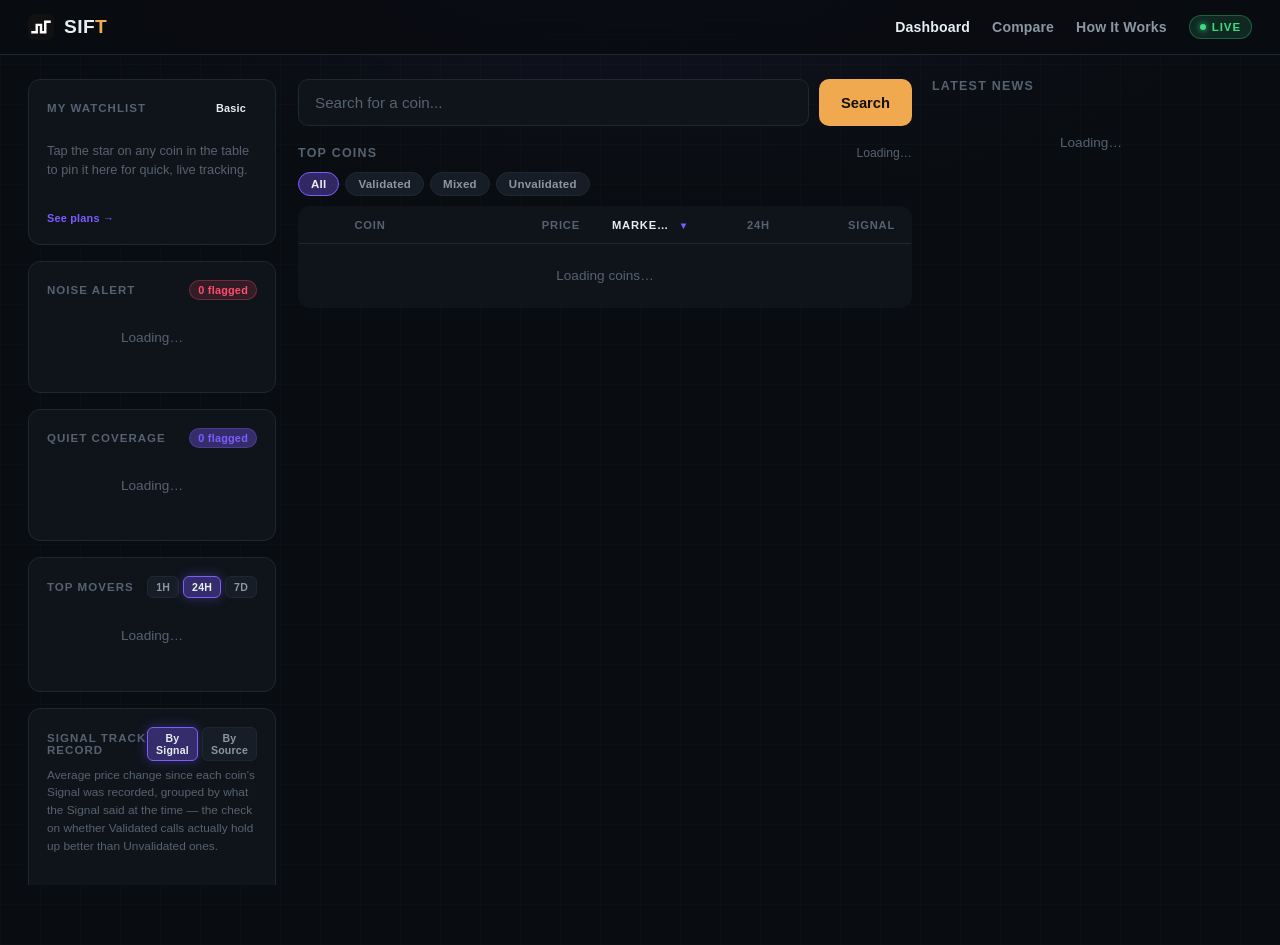
==== static/index.html @ f6a9f08b "Fix logo centering and clipping" ====
<!DOCTYPE html>
<html lang="en">
<head>
<meta charset="UTF-8">
<meta name="viewport" content="width=device-width, initial-scale=1.0">
<title>Sift — Crypto Signal, Not Noise</title>
<link rel="stylesheet" href="/static/style.css">
<link rel="icon" type="image/svg+xml" href="/static/favicon.svg">
</head>
<body>

  <nav>
    <a class="logo" href="/" aria-label="Sift home">
      <svg class="logo-mark" viewBox="0 0 64 64" fill="none" xmlns="http://www.w3.org/2000/svg">
        <rect width="64" height="64" rx="14" fill="#111111"/>
        <polyline points="11,44.75 21.5,44.75 21.5,26.75 32,26.75 32,44.75 42.5,44.75 42.5,19.25 53,19.25" fill="none" stroke="#ffffff" stroke-width="6" stroke-linecap="square" stroke-linejoin="miter"/>
      </svg>
      <span class="logo-word">SIF<span>T</span></span>
    </a>
    <div class="nav-right">
      <a class="nav-link" href="/">Dashboard</a>
      <a class="nav-link" href="/compare">Compare</a>
      <a class="nav-link" href="/how-it-works">How It Works</a>
      <div class="live-pill"><span class="live-dot"></span>LIVE</div>
    </div>
  </nav>

  <div class="layout" id="dashboardView">

    <!-- LEFT: watchlist, market stats, noise alert, top movers -->
    <aside class="left-col">
      <div class="card">
        <div class="card-header-row">
          <p class="card-title">My Watchlist</p>
          <span class="watch-count" id="watchCount">Basic</span>
        </div>
        <div id="signalAlertsList"></div>
        <div id="watchlistList">
          <p class="watchlist-empty">Tap the star on any coin in the table to pin it here for quick, live tracking.</p>
        </div>
        <button class="watch-upgrade-link" id="watchUpgradeLink">See plans &rarr;</button>
      </div>

      <div class="card">
        <div class="card-header-row">
          <p class="card-title">Noise Alert</p>
          <span class="noise-count" id="noiseCount">0 flagged</span>
        </div>
        <div id="noiseList">
          <p class="loading-row">Loading&hellip;</p>
        </div>
      </div>

      <div class="card">
        <div class="card-header-row">
          <p class="card-title">Quiet Coverage</p>
          <span class="quiet-count" id="quietCount">0 flagged</span>
        </div>
        <div id="quietList">
          <p class="loading-row">Loading&hellip;</p>
        </div>
      </div>

      <div class="card">
        <div class="card-header-row">
          <p class="card-title">Top Movers</p>
          <div class="tf-tabs">
            <div class="tf-tab" data-tf="1h">1H</div>
            <div class="tf-tab active" data-tf="24h">24H</div>
            <div class="tf-tab" data-tf="7d">7D</div>
          </div>
        </div>
        <div class="mover-list" id="moverList">
          <p class="loading-row">Loading&hellip;</p>
        </div>
      </div>

      <div class="card">
        <div class="card-header-row">
          <p class="card-title">Signal Track Record</p>
          <div class="tf-tabs" id="trackRecordTabs">
            <div class="tf-tab active" data-view="signal">By Signal</div>
            <div class="tf-tab" data-view="source">By Source</div>
          </div>
        </div>
        <p class="track-record-sub" id="trackRecordSub">Average price change since each coin's Signal was recorded, grouped by what the Signal said at the time &mdash; the check on whether Validated calls actually hold up better than Unvalidated ones.</p>
        <div id="trackRecordBody">
          <p class="loading-row">Loading&hellip;</p>
        </div>
        <div id="sourceReliabilityBody" style="display:none">
          <p class="loading-row">Loading&hellip;</p>
        </div>
      </div>
    </aside>

    <!-- CENTER: search + table -->
    <main class="center-col">
      <div class="search-wrap">
        <div class="search-row">
          <input class="search-input" type="text" id="searchInput" placeholder="Search for a coin..." autocomplete="off">
          <button class="search-btn" id="searchBtn">Search</button>
        </div>
        <div class="suggestions" id="suggestions" style="display:none"></div>
      </div>

      <div>
        <div class="panel-header">
          <span class="panel-title">Top Coins</span>
          <span class="panel-sub" id="lastUpdated">Loading&hellip;</span>
        </div>
        <div class="table-filters" id="tableFilters">
          <div class="sf-tab active" data-filter="all">All</div>
          <div class="sf-tab" data-filter="validated">Validated</div>
          <div class="sf-tab" data-filter="mixed">Mixed</div>
          <div class="sf-tab" data-filter="unvalidated">Unvalidated</div>
        </div>
        <table>
          <thead>
            <tr>
              <th class="watch-th"></th>
              <th class="sortable" data-sort="name">Coin<span class="sort-arrow"></span></th>
              <th class="sortable" data-sort="price">Price<span class="sort-arrow"></span></th>
              <th class="sortable" data-sort="market_cap">Market Cap<span class="sort-arrow"></span></th>
              <th class="sortable" data-sort="change24h">24h<span class="sort-arrow"></span></th>
              <th class="sortable" data-sort="signal">Signal<span class="sort-arrow"></span></th>
            </tr>
          </thead>
          <tbody id="coinTableBody">
            <tr class="table-loading"><td colspan="6">Loading coins&hellip;</td></tr>
          </tbody>
        </table>
      </div>
    </main>

    <!-- RIGHT: news -->
    <aside class="right-col">
      <div class="panel-header">
        <span class="panel-title">Latest News</span>
      </div>
      <div class="news-list" id="newsList">
        <p class="loading-row">Loading&hellip;</p>
      </div>
    </aside>

  </div>

  <!-- Per-coin Signal breakdown page (shown instead of the dashboard when the
       URL is /coin/<id> — see renderRoute() in script.js) -->
  <div class="detail-view" id="coinDetailView" style="display:none">
    <a href="/" class="detail-back">&larr; Back to dashboard</a>

    <div class="card detail-header">
      <div class="detail-header-left">
        <div id="detailCoinDot"></div>
        <div>
          <div class="detail-name-row">
            <span class="detail-name" id="detailName">&mdash;</span>
            <span class="detail-sym" id="detailSym"></span>
          </div>
          <div class="detail-price mono" id="detailPrice">&mdash;</div>
        </div>
      </div>
      <div id="detailBadgeWrap"></div>
    </div>

    <div class="card detail-chart-card">
      <div class="card-header-row">
        <p class="card-title">Price History</p>
        <div class="chart-tf-tabs" id="chartTfTabs">
          <div class="chart-tf-tab active" data-range="1d">1D</div>
          <div class="chart-tf-tab" data-range="1m">1M</div>
          <div class="chart-tf-tab" data-range="1y">1Y</div>
        </div>
      </div>
      <div class="chart-wrap" id="chartWrap">
        <div class="chart-plot" id="chartPlot">
          <svg class="chart-svg" id="chartSvg" viewBox="0 0 600 260" preserveAspectRatio="none"></svg>
          <div class="chart-tooltip" id="chartTooltip"></div>
          <p class="chart-status" id="chartStatus" style="display:none"></p>
        </div>
        <div class="chart-yaxis" id="chartYAxis"></div>
      </div>
      <div class="chart-xaxis" id="chartXAxis"></div>
      <div class="chart-range-stats">
        <span id="chartRangeStats">&mdash;</span>
        <span id="chartUpdated"></span>
      </div>
      <div class="chart-legend" id="chartLegend">
        <span class="chart-legend-item validated"><span class="chart-legend-swatch"></span>Validated</span>
        <span class="chart-legend-item mixed"><span class="chart-legend-swatch"></span>Mixed</span>
        <span class="chart-legend-item unvalidated"><span class="chart-legend-swatch"></span>Unvalidated</span>
        <span class="chart-legend-item none"><span class="chart-legend-swatch"></span>No Signal history yet</span>
      </div>
      <p class="chart-note">Shaded bands show what the Signal read at each point in time, not just today's status &mdash; 1D uses 30-minute candles, 1M uses 4-hour, 1Y uses 4-day (CoinGecko's own granularity per range).</p>
    </div>

    <div class="card detail-breakdown">
      <p class="card-title">Signal Breakdown</p>
      <p class="detail-reason" id="detailReason">&mdash;</p>
      <a href="/how-it-works" class="watch-upgrade-link" style="display:inline-block; margin-top:-8px;">How is this calculated? &rarr;</a>

      <div class="detail-metric-row">
        <span class="detail-metric-label">24h Volume</span>
        <span class="detail-metric-value mono" id="detailVolume">&mdash;</span>
      </div>
      <div class="detail-metric-row">
        <span class="detail-metric-label">Market Cap</span>
        <span class="detail-metric-value mono" id="detailMcap">&mdash;</span>
      </div>
      <div class="detail-metric-row">
        <span class="detail-metric-label">Volume / Market Cap</span>
        <span class="detail-metric-value mono" id="detailRatio">&mdash;</span>
      </div>
      <div class="detail-metric-row">
        <span class="detail-metric-label">Signal Confidence</span>
        <span class="detail-metric-value mono" id="detailConfidence">&mdash;</span>
      </div>

      <div class="detail-ratio-bar">
        <div class="detail-ratio-track">
          <div class="detail-ratio-fill" id="detailRatioFill"></div>
          <div class="detail-ratio-threshold" id="detailThresholdLow" title="Below this, trading is considered thin"></div>
          <div class="detail-ratio-threshold high" id="detailThresholdHigh" title="Above this, volume is considered strong"></div>
        </div>
        <div class="detail-ratio-labels">
          <span>Thin trading</span>
          <span>Strong activity</span>
        </div>
      </div>
    </div>

    <div class="card detail-coverage">
      <p class="card-title">Matching Coverage</p>
      <div id="detailNewsCard"><p class="loading-row">Loading&hellip;</p></div>
    </div>

    <div class="card detail-track-record">
      <p class="card-title">Signal History</p>
      <div id="coinTrackRecordBody"><p class="loading-row">Loading&hellip;</p></div>
    </div>
  </div>

  <!-- Coin Comparison page (/compare) — pick 2-3 coins, see their Signal,
       confidence, volume and matched news side by side. Frontend-only:
       reuses /api/coin/<id> and /api/search, no new backend. Per-coin
       candlestick charts are deliberately left out of this view — the chart
       module currently assumes a single global chart instance (chartCoinId,
       one #chartSvg), which doesn't support 2-3 simultaneous charts without
       a larger refactor. -->
  <div class="compare-view" id="compareView" style="display:none">
    <a href="/" class="detail-back">&larr; Back to dashboard</a>

    <div class="compare-head">
      <h1 class="compare-title">Compare Coins</h1>
      <p class="compare-sub">Pick 2&ndash;3 coins to see their Signal, confidence, volume, and matched news side by side.</p>
    </div>

    <div class="card compare-picker">
      <div class="search-wrap">
        <div class="search-row">
          <input class="search-input" type="text" id="compareSearchInput" placeholder="Add a coin to compare..." autocomplete="off">
        </div>
        <div class="suggestions" id="compareSuggestions" style="display:none"></div>
      </div>
      <div class="compare-chips" id="compareChips"></div>
    </div>

    <div id="compareTableWrap">
      <p class="loading-row">Add at least 2 coins above to compare.</p>
    </div>
  </div>

  <!-- How Signal Works (/how-it-works) — a public methodology page. Purely
       static/explanatory (no fetches of its own); every number and rule on
       it is copied straight from the real thresholds and logic in
       server.py (compute_signal(), compute_confidence(),
       compute_track_record(), compute_source_reliability()) rather than
       being separately-written marketing copy that could drift from what
       the code actually does. -->
  <div class="detail-view" id="howItWorksView" style="display:none">
    <a href="/" class="detail-back">&larr; Back to dashboard</a>

    <div class="compare-head">
      <h1 class="compare-title">How Signal Works</h1>
      <p class="compare-sub">Signal isn't sentiment, and it isn't a price prediction. It's a mechanical check on whether a coin's trading volume and news coverage actually back up what its price is doing &mdash; built from two independent checks, combined into one of three statuses. No hidden inputs, no manual overrides.</p>
    </div>

    <div class="how-it-works-grid">
    <div class="card">
      <p class="card-title">The Volume Check</p>
      <p class="detail-reason">24-hour trading volume is compared to market cap. Thin volume is easy to fake or coordinate &mdash; volume that's a real share of market cap is much harder to manufacture.</p>
      <div class="detail-ratio-bar" style="margin-top:6px;">
        <div class="detail-ratio-track">
          <div class="detail-ratio-fill" style="width:53%; background:linear-gradient(90deg, var(--down), #ffc94d, var(--up));"></div>
          <div class="detail-ratio-threshold" style="left:13.3%;" title="2% — below this, trading is considered thin"></div>
          <div class="detail-ratio-threshold high" style="left:53.3%;" title="8% — above this, volume is considered strong"></div>
        </div>
        <div class="detail-ratio-labels">
          <span>Under 2% &mdash; thin</span>
          <span>2&ndash;8% &mdash; borderline</span>
          <span>8%+ &mdash; strong</span>
        </div>
      </div>
    </div>

    <div class="card">
      <p class="card-title">The News Check</p>
      <p class="detail-reason">Coin name and symbol are matched against ~15 crypto news RSS sources, refreshed every 5 minutes. Multiple outlets covering a coin counts as stronger evidence than one article &mdash; and no match is stated plainly, never hidden.</p>
    </div>

    <div class="card how-it-works-statuses-card">
      <p class="card-title">The Three Statuses</p>
      <div class="how-it-works-status-list">
        <div class="track-bucket">
          <span class="track-bucket-label validated">Validated</span>
          <span class="track-bucket-count" style="text-align:left; flex:1 1 auto;">Volume clears 8% AND news matches.</span>
        </div>
        <div class="track-bucket">
          <span class="track-bucket-label mixed">Mixed</span>
          <span class="track-bucket-count" style="text-align:left; flex:1 1 auto;">Volume clears 8% with no news, or news matches with volume in the 2&ndash;8% zone.</span>
        </div>
        <div class="track-bucket">
          <span class="track-bucket-label unvalidated">Unvalidated</span>
          <span class="track-bucket-count" style="text-align:left; flex:1 1 auto;">Volume is under the 2% thin-trading floor.</span>
        </div>
      </div>
    </div>

    <div class="card">
      <p class="card-title">Signal Confidence (0&ndash;100)</p>
      <p class="detail-reason">How <em>strongly</em> a coin clears its status &mdash; never changes which status it gets, just how convincingly. Weighted 65% volume strength, 35% news corroboration (3+ sources &asymp; full marks). Shown in the Signal tooltip and each coin's detail page.</p>
    </div>

    <div class="card">
      <p class="card-title">Signal Track Record</p>
      <p class="detail-reason">Each coin's Signal status is snapshotted, then later compared to its price now across 3/7/14/30-day windows. If Validated calls don't outperform Unvalidated ones over time, the badge isn't earning its keep.</p>
    </div>

    <div class="card">
      <p class="card-title">Source Reliability</p>
      <p class="detail-reason">The same accountability idea, grouped by news source instead of status. Tracks each source's calls and the average price change since, across the same windows. Needs 3+ tracked calls before a source is ranked. Toggle "By Source" on the Track Record card.</p>
    </div>

    <div class="card how-it-works-full">
      <p class="card-title">What Signal Isn't</p>
      <p class="detail-reason">Sift is a research tool, not financial advice &mdash; it doesn't touch your wallet or execute trades. Validated means the evidence backs up real activity, not that price will keep moving. Always do your own research.</p>
    </div>
    </div>
  </div>

  <div class="upgrade-overlay" id="upgradeOverlay">
    <div class="upgrade-modal">
      <div class="upgrade-modal-head">
        <div>
          <h2>Track more coins</h2>
          <p class="upgrade-modal-sub">Your Watchlist gets live prices and a dedicated panel &mdash; pick how many coins you want in it.</p>
        </div>
        <button class="upgrade-close" id="upgradeClose">&#10005;</button>
      </div>
      <div class="tier-grid" id="tierGrid">
        <div class="tier-card" data-tier="basic">
          <div class="tier-name">Basic</div>
          <div class="tier-limit">3</div>
          <div class="tier-limit-label">watchlist coins</div>
          <button class="tier-cta" data-tier-btn="basic">Current plan</button>
        </div>
        <div class="tier-card" data-tier="premium">
          <div class="tier-badge">Popular</div>
          <div class="tier-name">Premium</div>
          <div class="tier-limit">10</div>
          <div class="tier-limit-label">watchlist coins</div>
          <button class="tier-cta" data-tier-btn="premium">Upgrade</button>
        </div>
        <div class="tier-card" data-tier="super">
          <div class="tier-name">Super</div>
          <div class="tier-limit">&infin;</div>
          <div class="tier-limit-label">watchlist coins</div>
          <button class="tier-cta" data-tier-btn="super">Upgrade</button>
        </div>
      </div>
      <p class="upgrade-modal-sub" style="margin:16px 0 0; font-size:0.72rem;">
        Plans aren't wired up to real billing yet &mdash; clicking a plan here just switches it locally so you can see how it looks and feels.
      </p>
    </div>
  </div>

  <script src="/static/script.js"></script>
</body>
</html>
---- static/style.css ----
:root {
    --bg: #090c10;
    --surface: #0f141b;
    --surface-2: #161d26;
    --border: #1f2830;
    --border-glow: #2a3543;
    --accent: #7c5cff;
    --accent-soft: rgba(124, 92, 255, 0.35);
    --brand: #f0a94e;
    --brand-soft: rgba(240, 169, 78, 0.35);
    --up: #3ddc84;
    --up-soft: rgba(61, 220, 132, 0.15);
    --down: #ff4d6d;
    --down-soft: rgba(255, 77, 109, 0.15);
    --text: #e8edf2;
    --text-dim: #8b97a3;
    --text-faint: #566270;
  }

  * { box-sizing: border-box; }

  /* Page-level scrollbar (the one along the very edge of the browser window,
     as opposed to the internal ones on the left column and news panel below).
     Styled onto html, since that's what actually scrolls when the page is
     taller than the viewport. Matches the same family as the ghost scrollbar
     below, but left visible at its resting tone rather than hover-gated —
     hovering "the whole page" isn't a meaningful gesture the way hovering a
     specific card is, so it would just end up looking permanently on anyway. */
  html {
    scrollbar-width: thin;
    scrollbar-color: var(--border-glow) transparent;
  }
  html::-webkit-scrollbar { width: 8px; }
  html::-webkit-scrollbar-track { background: transparent; }
  html::-webkit-scrollbar-thumb { background: var(--border-glow); border-radius: 10px; }
  html::-webkit-scrollbar-thumb:hover { background: var(--text-dim); }

  html, body {
    margin: 0;
    padding: 0;
    background: var(--bg);
    color: var(--text);
    font-family: -apple-system, BlinkMacSystemFont, "Segoe UI", Roboto, sans-serif;
    -webkit-font-smoothing: antialiased;
  }

  body {
    background-image:
      radial-gradient(ellipse 1100px 500px at 50% -10%, rgba(124, 92, 255, 0.10), transparent 60%),
      repeating-linear-gradient(0deg, rgba(255,255,255,0.015) 0px, rgba(255,255,255,0.015) 1px, transparent 1px, transparent 40px),
      repeating-linear-gradient(90deg, rgba(255,255,255,0.015) 0px, rgba(255,255,255,0.015) 1px, transparent 1px, transparent 40px);
  }

  .mono {
    font-family: ui-monospace, "SF Mono", "Cascadia Code", "Roboto Mono", monospace;
    font-variant-numeric: tabular-nums;
  }

  a { color: inherit; }

  /* ---------- Nav ---------- */
  nav {
    position: sticky;
    top: 0;
    z-index: 20;
    display: flex;
    align-items: center;
    justify-content: space-between;
    padding: 14px 28px;
    background: rgba(9, 12, 16, 0.82);
    backdrop-filter: blur(14px);
    -webkit-backdrop-filter: blur(14px);
    border-bottom: 1px solid var(--border);
  }

  .logo {
    display: flex;
    align-items: center;
    gap: 10px;
    text-decoration: none;
    cursor: pointer;
    padding: 6px 8px;
    margin: -6px -8px;
    border-radius: 8px;
    transition: background 0.15s ease;
  }
  .logo:hover { background: rgba(255,255,255,0.04); }
  .logo:hover .logo-mark { filter: drop-shadow(0 0 10px rgba(255,255,255,0.25)) drop-shadow(0 0 2px rgba(255,255,255,0.45)); }

  .logo-mark { width: 26px; height: 26px; flex-shrink: 0; transition: filter 0.2s ease; }

  .logo-word { font-size: 1.2rem; font-weight: 800; letter-spacing: 0.02em; color: var(--text); }
  .logo-word span { color: var(--brand); }

  .nav-right { display: flex; align-items: center; gap: 22px; }

  .nav-link { color: var(--text-dim); text-decoration: none; font-size: 0.88rem; font-weight: 600; letter-spacing: 0.01em; transition: color 0.15s ease; }
  .nav-link.active { color: var(--text); }
  .nav-link:hover { color: var(--text); }

  .live-pill {
    display: flex; align-items: center; gap: 6px;
    font-size: 0.72rem; font-weight: 700; letter-spacing: 0.08em;
    color: var(--up); background: var(--up-soft);
    border: 1px solid rgba(61, 220, 132, 0.3);
    padding: 5px 10px; border-radius: 20px;
  }
  .live-dot { width: 6px; height: 6px; border-radius: 50%; background: var(--up); box-shadow: 0 0 6px var(--up); animation: pulse 1.8s ease-in-out infinite; }
  @media (prefers-reduced-motion: reduce) { .live-dot { animation: none; } }
  @keyframes pulse { 0%, 100% { opacity: 1; } 50% { opacity: 0.35; } }

  /* ---------- Layout ---------- */
  .layout {
    max-width: 1440px;
    margin: 0 auto;
    padding: 24px 28px 60px;
    display: grid;
    grid-template-columns: 250px minmax(0, 1fr) 320px;
    gap: 20px;
    align-items: start;
  }

  .card {
    background: var(--surface);
    border: 1px solid var(--border);
    border-radius: 12px;
    padding: 18px;
  }

  .card-title {
    font-size: 0.72rem;
    font-weight: 700;
    letter-spacing: 0.09em;
    text-transform: uppercase;
    color: var(--text-faint);
    margin: 0 0 14px;
  }

  /* ---------- Left column: market stats ---------- */
  /* Sticky columns can only move until they "stick" — after that, if their
     own content (Watchlist + Noise Alert + Quiet Coverage + Top Movers) is
     taller than the viewport space left below the sticky offset, the bottom
     of the column has nowhere to go and just gets clipped, with no way to
     scroll to it. max-height + overflow-y give the column its own internal
     scrollbar instead, the same fix already used for the news list. */
  .left-col {
    display: flex; flex-direction: column; gap: 16px;
    position: sticky; top: 74px;
    max-height: calc(100vh - 94px);
    overflow-y: auto;
    padding-right: 2px;
  }

  /* Ghost scrollbar — invisible until you hover the panel, then fades in as a
     faint thread instead of sitting there full-time. Applies to both places
     that scroll internally: the left column and the news list. Firefox gets
     the closest equivalent via scrollbar-color; Chrome/Edge/Safari get the
     full hover fade via ::-webkit-scrollbar. */
  .left-col, .news-list {
    scrollbar-width: thin;
    scrollbar-color: transparent transparent;
    transition: scrollbar-color 0.2s ease;
  }
  .left-col:hover, .news-list:hover { scrollbar-color: var(--border-glow) transparent; }
  .left-col::-webkit-scrollbar, .news-list::-webkit-scrollbar { width: 5px; }
  .left-col::-webkit-scrollbar-track, .news-list::-webkit-scrollbar-track { background: transparent; }
  .left-col::-webkit-scrollbar-thumb, .news-list::-webkit-scrollbar-thumb {
    background: transparent; border-radius: 10px; transition: background 0.2s ease;
  }
  .left-col:hover::-webkit-scrollbar-thumb, .news-list:hover::-webkit-scrollbar-thumb { background: var(--text-faint); }
  .left-col:hover::-webkit-scrollbar-thumb:hover, .news-list:hover::-webkit-scrollbar-thumb:hover { background: var(--text-dim); }

  .fg-gauge { margin-top: 4px; }
  .fg-track { height: 8px; border-radius: 4px; background: linear-gradient(90deg, var(--down), #ffc94d, var(--up)); position: relative; margin: 10px 0 8px; }
  .fg-marker { position: absolute; top: -4px; width: 3px; height: 16px; background: var(--text); box-shadow: 0 0 8px rgba(255,255,255,0.6); border-radius: 2px; }
  .fg-label { display: flex; justify-content: space-between; font-size: 0.68rem; color: var(--text-faint); }
  .fg-value { text-align: center; font-size: 1.3rem; font-weight: 800; color: var(--brand); margin-top: 6px; }
  .fg-value-label { text-align: center; font-size: 0.72rem; color: var(--text-dim); letter-spacing: 0.05em; }

  /* mover-row is used by Top Movers, Noise Alert, Quiet Coverage, and the
     Watchlist — all narrow sidebar cards. Without min-width:0 on the shrinking
     pieces, a flex item's default min-width is "auto" (its full content
     width), so a long coin name refuses to shrink and instead pushes the row
     wider than the card, which is what forces the sideways scroll. Ellipsis
     + min-width:0 on the name lets it truncate instead, while mover-sym and
     mover-change/mover-rank keep flex-shrink:0 so they never get squeezed. */
  .mover-row { display: flex; justify-content: space-between; align-items: center; gap: 8px; padding: 7px 0; border-bottom: 1px solid var(--border); }
  .mover-row:last-child { border-bottom: none; }
  /* The hover highlight is widened past the row's own content (negative
     margin balanced by matching padding) so it doesn't hug the coin dot
     flush on the left — a little breathing room on both sides reads as a
     deliberate rounded highlight chip instead of the background just
     bumping into the logo. */
  .mover-row[data-id] { cursor: pointer; margin: 0 -8px; padding-left: 8px; padding-right: 8px; border-radius: 8px; }
  .mover-row[data-id]:hover { background: var(--surface-2); }
  .mover-rank { color: var(--text-faint); font-size: 0.72rem; width: 14px; display: inline-block; flex-shrink: 0; }
  .mover-name { font-size: 0.82rem; font-weight: 600; overflow: hidden; text-overflow: ellipsis; white-space: nowrap; min-width: 0; flex: 1 1 auto; }
  .mover-sym { color: var(--text-faint); font-size: 0.72rem; margin-left: 4px; flex-shrink: 0; }
  .mover-change { font-size: 0.8rem; font-weight: 700; flex-shrink: 0; }
  .mover-change.up { color: var(--up); }
  .mover-change.down { color: var(--down); }

  .noise-count { font-size: 0.68rem; font-weight: 700; color: var(--down); background: var(--down-soft); border: 1px solid rgba(255,77,109,0.3); padding: 3px 8px; border-radius: 20px; letter-spacing: 0.02em; }
  /* flex-shrink:0 matters here: this dot is a flex item inside .mover-left,
     and without it, a long coin name forcing that row to squeeze will shrink
     the dot's width right along with everything else instead of leaving a
     fixed-size dot alone — which is what made it look thinner/misaligned on
     rows with a long name. */
  .noise-flag { width: 6px; height: 6px; border-radius: 50%; background: var(--down); box-shadow: 0 0 6px var(--down); display: inline-block; margin-right: 8px; flex-shrink: 0; }

  .card-header-row { display: flex; align-items: center; justify-content: space-between; margin-bottom: 12px; }
  .card-header-row .card-title { margin: 0; }

  /* ---------- Watchlist (freemium hook) ---------- */
  .watch-count {
    font-size: 0.68rem; font-weight: 700;
    padding: 3px 10px; border-radius: 20px; letter-spacing: 0.02em;
    border: 1px solid transparent;
  }
  .watch-count.tier-basic {
    color: #6ea3ff; background: rgba(91, 141, 239, 0.16); border-color: rgba(91, 141, 239, 0.4);
  }
  .watch-count.tier-premium {
    color: var(--accent); background: var(--accent-soft); border-color: rgba(124, 92, 255, 0.4);
  }
  .watch-count.tier-super {
    color: #ff5fa8;
    background: linear-gradient(135deg, rgba(255, 95, 168, 0.18), rgba(155, 77, 255, 0.18) 55%, rgba(122, 31, 77, 0.18));
    border-color: rgba(255, 95, 168, 0.4);
  }
  /* ---------- Signal-change alerts (inside the Watchlist card) ---------- */
  .signal-alert {
    display: flex; align-items: center; justify-content: space-between; gap: 8px;
    padding: 8px 10px; margin-bottom: 6px; border-radius: 8px;
    font-size: 0.76rem; line-height: 1.4;
  }
  .signal-alert.up { background: var(--up-soft); border: 1px solid rgba(61,220,132,0.3); color: var(--up); }
  .signal-alert.down { background: var(--down-soft); border: 1px solid rgba(255,77,109,0.3); color: var(--down); }
  .signal-alert-text strong { color: var(--text); }
  .signal-alert-dismiss {
    background: none; border: none; cursor: pointer; color: inherit;
    font-size: 0.7rem; opacity: 0.65; padding: 0; flex-shrink: 0; transition: opacity 0.15s ease;
  }
  .signal-alert-dismiss:hover { opacity: 1; }

  /* ---------- Quiet Coverage ---------- */
  .quiet-count { font-size: 0.68rem; font-weight: 700; color: var(--accent); background: var(--accent-soft); border: 1px solid rgba(124,92,255,0.3); padding: 3px 8px; border-radius: 20px; letter-spacing: 0.02em; }
  .quiet-flag { width: 6px; height: 6px; border-radius: 50%; background: var(--accent); box-shadow: 0 0 6px var(--accent); display: inline-block; margin-right: 8px; flex-shrink: 0; }

  /* ---------- Signal Track Record ---------- */
  .track-record-sub { font-size: 0.74rem; color: var(--text-faint); line-height: 1.5; margin: -6px 0 12px; }

  .track-window { padding: 9px 0; border-bottom: 1px solid var(--border); }
  .track-window:last-child { border-bottom: none; }
  .track-window-label { font-size: 0.64rem; font-weight: 700; letter-spacing: 0.07em; color: var(--text-faint); margin-bottom: 7px; }

  .track-bucket { display: flex; align-items: center; gap: 8px; padding: 3px 0; font-size: 0.82rem; }
  /* Same min-width:0 truncation pattern used everywhere else in this sidebar —
     the label is the flexible piece, the value/count are fixed and never shrink.
     Unlike .mover-left/.sugg-left (where the dot and the truncated text are
     separate elements, so the fix there was just removing overflow:hidden from
     the shared wrapper), this dot lives INSIDE the same element that needs
     overflow:hidden for its own text ellipsis — so overflow can't be removed
     here. Instead the dot is pushed in from left:0 to left:6px (with matching
     extra padding-left so the text position doesn't shift), leaving 6px of
     clear space inside the clip box for the dot's glow (box-shadow) to render
     without getting cut off flush against the left edge. */
  .track-bucket-label { flex: 1 1 auto; min-width: 0; font-weight: 600; position: relative; padding-left: 20px; overflow: hidden; text-overflow: ellipsis; white-space: nowrap; }
  .track-bucket-label::before {
    content: ""; position: absolute; left: 6px; top: 50%; transform: translateY(-50%);
    width: 6px; height: 6px; border-radius: 50%;
  }
  .track-bucket-label.validated::before { background: var(--up); box-shadow: 0 0 6px var(--up); }
  .track-bucket-label.mixed::before { background: #ffc94d; box-shadow: 0 0 6px rgba(255,201,77,0.5); }
  .track-bucket-label.unvalidated::before { background: var(--down); box-shadow: 0 0 6px var(--down); }
  /* Used by the Source Reliability rows (By Source tab) — those buckets are
     "3d avg" / "7d avg" etc., not a Validated/Mixed/Unvalidated status, so
     there's no colored dot to show. Without this override the label would
     still reserve the dot's 20px padding-left via the base rule above and
     just leave it visibly empty. */
  .track-bucket-label.plain { padding-left: 0; }
  .track-bucket-value.up { color: var(--up); }
  .track-bucket-value.down { color: var(--down); }
  .track-bucket-count { color: var(--text-faint); font-size: 0.72rem; flex-shrink: 0; }

  .watchlist-empty { font-size: 0.8rem; color: var(--text-faint); padding: 10px 0; line-height: 1.5; }
  .watch-row { display: flex; justify-content: space-between; align-items: center; gap: 8px; padding: 7px 0; border-bottom: 1px solid var(--border); }
  .watch-row:last-child { border-bottom: none; }
  .watch-row[data-id] { cursor: pointer; margin: 0 -8px; padding-left: 8px; padding-right: 8px; border-radius: 8px; }
  .watch-row[data-id]:hover { background: var(--surface-2); }
  .watch-row-right { display: flex; align-items: center; gap: 10px; flex-shrink: 0; }
  .watch-price { font-size: 0.8rem; font-weight: 700; font-variant-numeric: tabular-nums; }
  .watch-price.up { color: var(--up); }
  .watch-price.down { color: var(--down); }
  .watch-remove {
    background: none; border: none; cursor: pointer; color: var(--text-faint);
    font-size: 0.72rem; padding: 2px 4px; line-height: 1; transition: color 0.15s ease;
  }
  .watch-remove:hover { color: var(--down); }
  .watch-upgrade-link {
    font-size: 0.68rem; font-weight: 700; color: var(--accent); background: none;
    border: none; cursor: pointer; letter-spacing: 0.02em; padding: 0; margin-top: 10px;
  }
  .watch-upgrade-link:hover { text-decoration: underline; }

  .watch-th, .watch-cell { width: 30px; text-align: center !important; padding-left: 12px !important; padding-right: 2px !important; }
  .watch-star {
    background: none; border: none; cursor: pointer; padding: 0;
    font-size: 1rem; line-height: 1; color: var(--text-faint); opacity: 0.45;
    transition: color 0.15s ease, opacity 0.15s ease, transform 0.15s ease;
  }
  .watch-star:hover { opacity: 1; transform: scale(1.15); }
  .watch-star.pinned { color: var(--brand); opacity: 1; text-shadow: 0 0 10px var(--brand-soft); }

  /* ---------- Upgrade modal ---------- */
  .upgrade-overlay {
    display: none; position: fixed; inset: 0; background: rgba(4,6,9,0.72);
    backdrop-filter: blur(3px); z-index: 50; align-items: center; justify-content: center;
  }
  .upgrade-overlay.open { display: flex; }
  .upgrade-modal {
    background: var(--surface); border: 1px solid var(--border-glow); border-radius: 16px;
    padding: 28px; width: min(680px, 92vw);
    box-shadow: 0 24px 60px rgba(0,0,0,0.5), 0 0 40px rgba(124,92,255,0.12);
  }
  .upgrade-modal-head { display: flex; justify-content: space-between; align-items: flex-start; margin-bottom: 6px; }
  .upgrade-modal h2 { margin: 0 0 4px; font-size: 1.2rem; }
  .upgrade-modal-sub { color: var(--text-dim); font-size: 0.86rem; margin: 0 0 22px; }
  .upgrade-close { background: none; border: none; color: var(--text-faint); font-size: 1.2rem; cursor: pointer; line-height: 1; }
  .upgrade-close:hover { color: var(--text); }
  .tier-grid { display: grid; grid-template-columns: repeat(3, 1fr); gap: 12px; }
  .tier-card {
    background: var(--surface-2); border: 1px solid var(--border-glow); border-radius: 12px;
    padding: 16px 14px; text-align: center; position: relative;
  }
  .tier-card.current { opacity: 0.8; }
  .tier-badge {
    position: absolute; top: -10px; left: 50%; transform: translateX(-50%);
    font-size: 0.6rem; font-weight: 800; letter-spacing: 0.05em; text-transform: uppercase;
    background: var(--accent); color: #fff; padding: 3px 10px; border-radius: 20px;
  }
  .tier-name { font-size: 0.78rem; font-weight: 700; letter-spacing: 0.06em; text-transform: uppercase; color: var(--text-dim); margin-bottom: 8px; }
  .tier-limit { font-size: 1.5rem; font-weight: 800; margin-bottom: 2px; }
  .tier-limit-label { font-size: 0.72rem; color: var(--text-faint); margin-bottom: 14px; }
  .tier-cta {
    width: 100%; padding: 8px 0; border-radius: 8px; font-size: 0.78rem; font-weight: 700;
    border: 1px solid var(--border-glow); background: transparent; color: var(--text); cursor: pointer;
  }
  .tier-card.current .tier-cta { cursor: default; }

  /* Per-tier accents: Basic = blue, Premium = purple, Super = pink/purple/maroon */
  .tier-card[data-tier="basic"] { border-color: rgba(76,141,255,0.45); box-shadow: 0 0 18px rgba(76,141,255,0.12); background: linear-gradient(180deg, rgba(76,141,255,0.1), var(--surface-2) 65%); }
  .tier-card[data-tier="basic"] .tier-limit { color: #5c96ff; }
  .tier-card[data-tier="basic"].current { border-color: rgba(76,141,255,0.65); box-shadow: 0 0 20px rgba(76,141,255,0.2); }
  .tier-card[data-tier="basic"] .tier-cta { background: linear-gradient(135deg, #4c8dff, #1d4fd8); border-color: transparent; color: #fff; }
  .tier-card[data-tier="basic"].current .tier-cta { opacity: 0.75; }

  .tier-card[data-tier="premium"] { border-color: var(--accent); box-shadow: 0 0 22px rgba(124,92,255,0.18); background: linear-gradient(180deg, rgba(124,92,255,0.12), var(--surface-2) 65%); }
  .tier-card[data-tier="premium"] .tier-limit { color: #b6a6ff; }
  .tier-card[data-tier="premium"] .tier-cta { background: var(--accent); border-color: var(--accent); color: #fff; }
  .tier-card[data-tier="premium"].current .tier-cta { background: rgba(124,92,255,0.22); }

  .tier-card[data-tier="super"] { border-color: rgba(255,95,168,0.35); box-shadow: 0 0 22px rgba(255,95,168,0.14); background: linear-gradient(180deg, rgba(255,95,168,0.1), rgba(155,77,255,0.06) 40%, var(--surface-2) 70%); }
  .tier-card[data-tier="super"] .tier-limit {
    background: linear-gradient(135deg, #ff5fa8, #9b4dff 55%, #7a1f4d);
    -webkit-background-clip: text; background-clip: text; color: transparent;
  }
  .tier-card[data-tier="super"] .tier-cta {
    background: linear-gradient(135deg, #ff5fa8, #9b4dff 55%, #7a1f4d);
    border-color: transparent; color: #fff;
  }
  .tier-card[data-tier="super"].current .tier-cta { opacity: 0.75; }

  .tf-tabs { display: flex; gap: 4px; }
  .tf-tab {
    text-align: center; padding: 4px 8px; border-radius: 6px;
    font-size: 0.66rem; font-weight: 700; letter-spacing: 0.02em;
    background: var(--surface-2); border: 1px solid var(--border);
    color: var(--text-dim); cursor: pointer; transition: all 0.15s ease;
  }
  .tf-tab:hover { color: var(--text); }
  .tf-tab.active {
    background: var(--accent-soft); border-color: var(--accent);
    color: var(--text); box-shadow: 0 0 12px var(--accent-soft);
  }

  /* ---------- Center column ---------- */
  .center-col { display: flex; flex-direction: column; gap: 20px; min-width: 0; }

  .search-wrap { position: relative; }
  .search-row { display: flex; gap: 10px; }
  .search-input {
    flex: 1; background: var(--surface); border: 1px solid var(--border); color: var(--text);
    font-size: 0.95rem; padding: 14px 16px; border-radius: 10px; outline: none;
    transition: border-color 0.15s ease, box-shadow 0.15s ease;
  }
  .search-input::placeholder { color: var(--text-faint); }
  .search-input:focus { border-color: var(--accent); box-shadow: 0 0 0 3px var(--accent-soft), 0 0 18px rgba(124, 92, 255, 0.25); }

  .search-btn {
    background: var(--brand); color: #14100a; border: none; font-weight: 700; font-size: 0.92rem;
    padding: 14px 22px; border-radius: 10px; cursor: pointer;
    transition: box-shadow 0.15s ease, transform 0.1s ease;
  }
  .search-btn:hover { box-shadow: 0 0 20px var(--brand-soft); transform: translateY(-1px); }

  .suggestions {
    position: absolute; top: calc(100% + 8px); left: 0; right: 90px;
    background: var(--surface); border: 1px solid var(--border-glow); border-radius: 10px;
    overflow: hidden; text-align: left; z-index: 5;
    box-shadow: 0 12px 30px rgba(0,0,0,0.4), 0 0 24px rgba(124, 92, 255, 0.08);
  }
  .suggestion-item { display: flex; justify-content: space-between; align-items: center; gap: 8px; padding: 11px 16px; font-size: 0.9rem; border-bottom: 1px solid var(--border); cursor: pointer; transition: background 0.12s ease; }
  .suggestion-item:last-child { border-bottom: none; }
  .suggestion-item:hover { background: var(--surface-2); }
  .suggestion-item .sym { color: var(--text-faint); font-size: 0.8rem; flex-shrink: 0; }
  .sugg-name { overflow: hidden; text-overflow: ellipsis; white-space: nowrap; min-width: 0; flex: 1 1 auto; }

  .panel-header { display: flex; align-items: baseline; justify-content: space-between; margin-bottom: 12px; }
  .panel-title { font-size: 0.78rem; font-weight: 700; letter-spacing: 0.1em; color: var(--text-faint); text-transform: uppercase; }
  .panel-sub { font-size: 0.76rem; color: var(--text-faint); }

  /* ---------- Top Coins table: Signal filter tabs ---------- */
  .table-filters { display: flex; gap: 6px; margin-bottom: 10px; flex-wrap: wrap; }
  .sf-tab {
    padding: 5px 12px; border-radius: 20px;
    font-size: 0.72rem; font-weight: 700; letter-spacing: 0.02em;
    background: var(--surface-2); border: 1px solid var(--border);
    color: var(--text-dim); cursor: pointer; transition: all 0.15s ease;
  }
  .sf-tab:hover { color: var(--text); }
  .sf-tab[data-filter="all"].active { background: var(--accent-soft); border-color: var(--accent); color: var(--text); }
  .sf-tab[data-filter="validated"].active { background: var(--up-soft); border-color: rgba(61,220,132,0.4); color: var(--up); }
  .sf-tab[data-filter="mixed"].active { background: rgba(255,201,77,0.12); border-color: rgba(255,201,77,0.4); color: #ffc94d; }
  .sf-tab[data-filter="unvalidated"].active { background: var(--down-soft); border-color: rgba(255,77,109,0.4); color: var(--down); }

  /* table-layout: fixed + explicit column widths below — without this, the
     "auto" layout algorithm hands most of the leftover width to whichever
     column has the loosest content (the Coin column), which both stretches
     the gap between Coin and Price for no reason and, on top of that, can
     push the table wider than the center column so its right edge renders
     underneath the news panel next to it. Fixed widths keep the table
     exactly as wide as its container, always. */
  /* border-collapse: collapse stops border-radius from clipping the table's
     own contents in most browsers — the header/row backgrounds are square-
     cornered underneath, so the rounded border ends up looking like a
     separate smoothed rectangle floating over sharp corners instead of
     hugging them. overflow: hidden forces the table to clip its contents to
     that rounded shape, so the corners actually match. */
  table { width: 100%; table-layout: fixed; border-collapse: collapse; background: var(--surface); border: 1px solid var(--border); border-radius: 12px; overflow: hidden; }
  thead th:first-child { border-top-left-radius: 12px; }
  thead th:last-child { border-top-right-radius: 12px; }
  tbody tr:last-child td:first-child { border-bottom-left-radius: 12px; }
  tbody tr:last-child td:last-child { border-bottom-right-radius: 12px; }
  thead th { text-align: left; font-size: 0.7rem; font-weight: 700; letter-spacing: 0.07em; text-transform: uppercase; color: var(--text-faint); padding: 12px 16px; border-bottom: 1px solid var(--border); white-space: nowrap; overflow: hidden; text-overflow: ellipsis; }
  thead th:not(:first-child), tbody td:not(:first-child) { text-align: right; }
  /* The Coin column's cells use a flex layout (.coin-cell) that always renders
     left-aligned regardless of text-align, so its header needs to match —
     otherwise "COIN" visibly drifts right of the coin rows beneath it. */
  thead th:nth-child(2) { text-align: left; }

  thead th:nth-child(1) { width: 40px; }
  thead th:nth-child(2) { width: 24%; }
  thead th:nth-child(3) { width: 18%; }
  thead th:nth-child(4) { width: 16%; }
  thead th:nth-child(5) { width: 15%; }
  thead th:nth-child(6) { width: auto; }

  /* Sortable column headers — click to sort, click again to flip direction.
     The arrow is positioned absolutely (out of the header's own text flow)
     rather than inline after the label, so it never competes with the label
     for width inside that column's overflow:hidden/ellipsis box — several of
     these columns (Market Cap especially) are already tight at their fixed
     percentage widths, and an inline arrow glyph was enough extra width to
     push the label itself into truncating. Extra right padding to make room
     for it is only added on the column that's actually active, so the other
     headers keep their full label width. */
  thead th.sortable { cursor: pointer; user-select: none; transition: color 0.15s ease; position: relative; }
  thead th.sortable:hover { color: var(--text); }
  thead th.sortable.sort-active { color: var(--text); padding-right: 20px; }
  .sort-arrow {
    position: absolute; right: 5px; top: 50%; transform: translateY(-50%);
    font-size: 0.6rem; color: var(--accent);
  }

  tbody tr { border-bottom: 1px solid var(--border); transition: background 0.12s ease, box-shadow 0.12s ease; }
  tbody tr:last-child { border-bottom: none; }
  tbody tr:hover { background: var(--surface-2); box-shadow: inset 3px 0 0 var(--accent); }

  td { padding: 13px 16px; font-size: 0.9rem; white-space: nowrap; overflow: hidden; text-overflow: ellipsis; }

  .coin-cell { display: flex; align-items: center; gap: 10px; min-width: 0; }
  .coin-dot {
    width: 26px; height: 26px; border-radius: 50%;
    display: inline-flex; align-items: center; justify-content: center;
    font-size: 0.62rem; font-weight: 800;
    background: var(--surface-2); border: 1px solid var(--border-glow);
    color: var(--text-dim); flex-shrink: 0;
    position: relative; overflow: hidden;
  }
  .coin-dot img { position: absolute; inset: 0; width: 100%; height: 100%; object-fit: cover; }
  .coin-dot.sm { width: 20px; height: 20px; font-size: 0.55rem; }
  /* Deterministic tint for coins with no real logo yet (new/obscure listings) —
     picked from the symbol so the same coin always gets the same color, like
     Slack/Discord initials avatars. Keeps "no logo" from reading as "broken". */
  .coin-dot.c1 { background: rgba(77, 208, 225, 0.14); border-color: rgba(77, 208, 225, 0.45); color: #4dd0e1; }
  .coin-dot.c2 { background: rgba(255, 110, 199, 0.14); border-color: rgba(255, 110, 199, 0.45); color: #ff6ec7; }
  .coin-dot.c3 { background: rgba(124, 92, 255, 0.16); border-color: rgba(124, 92, 255, 0.5); color: #a495ff; }
  .coin-dot.c4 { background: rgba(240, 169, 78, 0.16); border-color: rgba(240, 169, 78, 0.5); color: #f0a94e; }
  .coin-dot.c5 { background: rgba(91, 141, 239, 0.14); border-color: rgba(91, 141, 239, 0.45); color: #5b8def; }
  .coin-dot.c6 { background: rgba(45, 212, 191, 0.14); border-color: rgba(45, 212, 191, 0.45); color: #2dd4bf; }
  .coin-name { font-weight: 600; overflow: hidden; text-overflow: ellipsis; white-space: nowrap; min-width: 0; }
  .coin-sym { color: var(--text-faint); font-size: 0.8rem; margin-left: 4px; flex-shrink: 0; }

  /* No overflow:hidden here on purpose — the name truncation itself lives on
     .mover-name/.sugg-name (each has its own overflow:hidden + ellipsis), so
     this container doesn't need to clip anything. It used to have
     overflow:hidden too, which clipped the noise/quiet dot's glow (a
     box-shadow that spills slightly outside the dot's own box) flush against
     the left edge since the dot is the first child at x:0 — making it look
     cut off on the left instead of glowing evenly on both sides. */
  .mover-left, .sugg-left { display: flex; align-items: center; gap: 8px; min-width: 0; flex: 1 1 auto; }

  .price { font-weight: 600; }
  .cap-vol { color: var(--text-dim); }

  .change { font-weight: 700; display: inline-flex; align-items: center; gap: 4px; }
  .change.up { color: var(--up); text-shadow: 0 0 12px var(--up-soft); }
  .change.down { color: var(--down); text-shadow: 0 0 12px var(--down-soft); }

  /* ---------- Signal badge ---------- */
  .signal-badge {
    position: relative;
    display: inline-flex;
    align-items: center;
    gap: 5px;
    padding: 4px 10px;
    border-radius: 20px;
    font-size: 0.68rem;
    font-weight: 700;
    letter-spacing: 0.02em;
    cursor: default;
    border: 1px solid transparent;
  }
  .signal-badge.validated { background: var(--up-soft); color: var(--up); border-color: rgba(61,220,132,0.3); }
  .signal-badge.mixed { background: rgba(255,201,77,0.12); color: #ffc94d; border-color: rgba(255,201,77,0.35); }
  .signal-badge.unvalidated { background: var(--down-soft); color: var(--down); border-color: rgba(255,77,109,0.3); }

  .signal-dot { width: 6px; height: 6px; border-radius: 50%; background: currentColor; box-shadow: 0 0 6px currentColor; flex-shrink: 0; }

  /* Divergence flag: only ever appears on a Validated badge (green), so it
     deliberately uses --down (red) rather than currentColor — the whole
     point is to stand out against the badge's own "this is good" color as a
     quiet "but watch this" caveat. */
  .divergence-flag { color: var(--down); font-size: 0.6rem; line-height: 1; margin-left: -1px; }

  /* position: fixed (not absolute) on purpose — the badge sits inside a
     <td>, and both <table> and <td> use overflow: hidden elsewhere in this
     file (rounded corners on the table; text ellipsis on cells). An
     absolutely-positioned tooltip is a descendant of both, so it got
     clipped to almost nothing by whichever of those boxes it overflowed —
     worst for rows near the top of the table, where there wasn't enough
     table area above the row for the tooltip to fit inside that box at
     all. position: fixed escapes that clipping (it's positioned against
     the viewport, not any scrolling/clipping ancestor), but it also means
     top/left have to be set in JS rather than anchored to the badge with
     percentages — see positionSignalTooltip() in script.js, which measures
     the badge and this tooltip's own rendered size and places it directly,
     flipping to tt-below and clamping to the viewport edges when there's
     no room above or to the side. */
  .signal-tooltip {
    position: fixed;
    background: #0d1117;
    border: 1px solid var(--border-glow);
    color: var(--text);
    font-size: 0.74rem;
    font-weight: 500;
    line-height: 1.4;
    padding: 10px 12px;
    border-radius: 8px;
    width: 210px;
    text-align: left;
    white-space: normal;
    opacity: 0;
    visibility: hidden;
    pointer-events: none;
    transform: translateY(4px);
    transition: opacity 0.15s ease, transform 0.15s ease;
    box-shadow: 0 10px 28px rgba(0,0,0,0.5), 0 0 18px rgba(0,0,0,0.3);
    /* Higher than nav's sticky z-index (20) and the modal overlay (50) can't
       coincide with a hover tooltip in practice, so this just needs to clear
       everything else fixed/sticky on the page. */
    z-index: 500;
  }
  .tt-reason { color: var(--text); margin-bottom: 7px; }
  .tt-confidence { font-size: 0.68rem; color: var(--text-faint); margin-bottom: 7px; }
  .tt-confidence strong { color: var(--text); font-weight: 700; }
  .tt-divergence { font-size: 0.68rem; color: var(--down); margin-bottom: 7px; }
  .tt-source {
    display: flex; align-items: center; gap: 5px;
    font-size: 0.68rem; color: var(--text-faint);
    padding-top: 7px; border-top: 1px solid var(--border);
  }
  .tt-source a { color: var(--accent); font-weight: 700; text-decoration: none; }
  .tt-source a:hover { text-decoration: underline; }
  .tt-source-empty { font-style: italic; }
  .signal-tooltip::after {
    content: "";
    position: absolute;
    top: 100%;
    right: 14px;
    border: 5px solid transparent;
    border-top-color: #0d1117;
  }
  /* Flipped below the badge instead of above it — positionSignalTooltip()
     in script.js adds this class when there isn't enough room above (e.g.
     the first couple of rows in the table), so the arrow needs to flip
     from pointing down (default, tooltip above) to pointing up. */
  .signal-tooltip.tt-below::after {
    top: auto;
    bottom: 100%;
    border-top-color: transparent;
    border-bottom-color: #0d1117;
  }
  .signal-tooltip.show {
    opacity: 1;
    visibility: visible;
    pointer-events: auto;
    transform: translateY(0);
  }

  .tt-more {
    font-size: 0.66rem; color: var(--accent); font-weight: 700;
    padding-top: 7px; margin-top: 7px; border-top: 1px solid var(--border);
  }

  tbody tr[data-id] { cursor: pointer; }

  /* ---------- Coin detail page (/coin/<id>) ---------- */
  .detail-view { max-width: 640px; margin: 0 auto; padding: 32px 20px 60px; }
  .detail-back { display: inline-block; color: var(--text-dim); font-size: 0.85rem; text-decoration: none; margin-bottom: 18px; transition: color 0.15s ease; }
  .detail-back:hover { color: var(--text); }

  /* How Signal Works (/how-it-works) reuses .detail-view for the page shell
     (back link, header spacing) but needs to be much wider than a single
     coin's 640px breakdown — it's laid out as a card grid, not a single
     column of prose, so this ID rule overrides the width just for this one
     page without touching the coin detail page that shares the class. */
  #howItWorksView { max-width: 1080px; }
  .how-it-works-grid {
    display: grid;
    grid-template-columns: repeat(auto-fit, minmax(300px, 1fr));
    gap: 16px;
    /* align-items defaults to "stretch" here (deliberately not overridden) —
       every card in the same row stretches to match its row's tallest card,
       so each one renders as a clean, evenly-bottomed rectangle instead of
       hugging its own content height. Rows can still differ in height from
       each other depending on what's in them; only cards within a row are
       forced equal. */
  }
  /* The closing "What Signal Isn't" card reads as a summary note rather
     than one topic among equals, so it spans every column instead of
     sitting in whatever slot the grid would otherwise give it. */
  .how-it-works-full { grid-column: 1 / -1; }

  /* .track-bucket-label's base rule (used in the dashboard's Track Record
     sidebar) treats the label as the flexible, truncatable piece and the
     count as fixed-width — right there, since labels are long coin names
     and counts are short numbers. On this page it's inverted: the label is
     always one short fixed word ("Validated"/"Mixed"/"Unvalidated") and the
     sentence next to it is the long part, so the label must keep its full
     natural width and let the sentence wrap instead. */
  #howItWorksView .track-bucket-label {
    flex: 0 0 auto;
    overflow: visible;
    text-overflow: clip;
  }

  /* The Three Statuses card sits next to the taller Volume Check card, so
     grid stretch (above) gives it extra height it doesn't naturally fill.
     Making the card a flex column and letting the row list grow into the
     leftover space spreads the three rows out evenly instead of leaving
     them clumped at the top with blank space underneath. */
  #howItWorksView .how-it-works-statuses-card {
    display: flex;
    flex-direction: column;
  }
  #howItWorksView .how-it-works-status-list {
    display: flex;
    flex-direction: column;
    flex: 1 1 auto;
    justify-content: space-evenly;
  }
  #howItWorksView .how-it-works-status-list .track-bucket {
    padding: 4px 0;
  }

  .detail-header { display: flex; align-items: center; justify-content: space-between; gap: 16px; margin-bottom: 16px; }
  .detail-header-left { display: flex; align-items: center; gap: 14px; }
  .coin-dot.lg { width: 48px; height: 48px; font-size: 1.1rem; }
  .detail-name-row { display: flex; align-items: baseline; gap: 8px; }
  .detail-name { font-size: 1.15rem; font-weight: 800; }
  .detail-sym { color: var(--text-faint); font-size: 0.85rem; }
  .detail-price { font-size: 1rem; color: var(--text-dim); margin-top: 2px; }

  .signal-badge.lg { padding: 7px 14px; font-size: 0.8rem; }

  /* ---------- Price History chart (coin detail page) ----------
     Ported from an earlier standalone mockup (candlestick-preview.html) —
     same chart, but now fed real OHLC data from /api/chart/<id> instead of
     fake demo candles, and with the Signal-history overlay bands added
     (see the chart-band-* handling of the SVG in renderChart()/script.js). */
  .chart-tf-tabs { display: flex; gap: 4px; }
  .chart-tf-tab {
    text-align: center; padding: 4px 8px; border-radius: 6px;
    font-size: 0.66rem; font-weight: 700; letter-spacing: 0.02em;
    background: var(--surface-2); border: 1px solid var(--border);
    color: var(--text-dim); cursor: pointer; transition: all 0.15s ease;
  }
  .chart-tf-tab:hover { color: var(--text); }
  .chart-tf-tab.active { background: var(--accent-soft); border-color: var(--accent); color: var(--text); box-shadow: 0 0 12px var(--accent-soft); }

  /* Chart reserves right-side room for price labels and bottom room for
     date labels, so the plot itself sits in a padded box within chart-wrap. */
  .chart-wrap { position: relative; height: 260px; margin-top: 14px; padding-right: 54px; }
  .chart-plot { position: relative; height: 100%; cursor: crosshair; }
  .chart-svg { width: 100%; height: 100%; display: block; }
  .chart-status { position: absolute; inset: 0; display: flex; align-items: center; justify-content: center; margin: 0; padding: 0; text-align: center; color: var(--text-faint); font-size: 0.85rem; }

  .chart-yaxis { position: absolute; top: 0; right: 0; width: 54px; height: 100%; pointer-events: none; }
  .chart-yaxis span {
    position: absolute; right: 0; transform: translateY(-50%);
    font-size: 0.66rem; color: var(--text-faint); font-variant-numeric: tabular-nums;
    background: var(--surface); padding: 1px 4px 1px 6px;
  }

  .chart-xaxis { position: relative; height: 16px; margin-top: 4px; padding-right: 54px; }
  .chart-xaxis span { position: absolute; transform: translateX(-50%); font-size: 0.64rem; color: var(--text-faint); white-space: nowrap; }
  .chart-xaxis span:first-child { transform: translateX(0); }
  .chart-xaxis span:last-child { transform: translateX(-100%); }

  .chart-gridline { stroke: var(--border); stroke-width: 1; vector-effect: non-scaling-stroke; }
  .chart-crosshair { stroke: var(--border-glow); stroke-width: 1; opacity: 0; pointer-events: none; transition: opacity 0.1s ease; }
  .chart-tooltip {
    position: absolute; top: 8px; opacity: 0; pointer-events: none;
    background: #0d1117; border: 1px solid var(--border-glow); border-radius: 8px;
    padding: 7px 10px; font-size: 0.74rem; text-align: left; white-space: nowrap;
    box-shadow: 0 10px 28px rgba(0,0,0,0.5); transition: opacity 0.1s ease; z-index: 5;
  }
  .chart-tt-date { color: var(--text-faint); font-size: 0.68rem; margin-bottom: 4px; }
  .chart-tt-ohlc { display: flex; gap: 8px; font-size: 0.7rem; font-weight: 700; color: var(--text); font-variant-numeric: tabular-nums; }
  .chart-tt-ohlc .up { color: var(--up); }
  .chart-tt-ohlc .down { color: var(--down); }
  .chart-tt-signal { margin-top: 5px; padding-top: 5px; border-top: 1px solid var(--border); font-size: 0.68rem; font-weight: 700; font-variant-numeric: initial; }
  .chart-tt-signal.validated { color: var(--up); }
  .chart-tt-signal.mixed { color: #ffc94d; }
  .chart-tt-signal.unvalidated { color: var(--down); }
  .chart-tt-signal.none { color: var(--text-faint); font-weight: 500; }

  .chart-range-stats { font-size: 0.8rem; color: var(--text-dim); margin-top: 12px; font-weight: 600; display: flex; justify-content: space-between; align-items: baseline; }
  .chart-range-stats span:last-child { font-size: 0.7rem; color: var(--text-faint); font-weight: 400; }
  .chart-note { font-size: 0.68rem; color: var(--text-faint); margin: 10px 0 0; line-height: 1.4; }

  /* Legend for the shaded Signal-history bands behind the candles — without
     this, a colored stripe behind price action reads as decoration rather
     than data, especially for someone who hasn't hovered to see the
     per-candle Signal in the tooltip yet. */
  .chart-legend { display: flex; flex-wrap: wrap; gap: 12px; margin-top: 12px; padding-top: 10px; border-top: 1px solid var(--border); }
  .chart-legend-item { display: inline-flex; align-items: center; gap: 5px; font-size: 0.68rem; color: var(--text-faint); }
  .chart-legend-swatch { width: 10px; height: 10px; border-radius: 3px; flex-shrink: 0; }
  .chart-legend-item.validated .chart-legend-swatch { background: var(--up); opacity: 0.5; }
  .chart-legend-item.mixed .chart-legend-swatch { background: #ffc94d; opacity: 0.5; }
  .chart-legend-item.unvalidated .chart-legend-swatch { background: var(--down); opacity: 0.5; }
  .chart-legend-item.none .chart-legend-swatch { background: var(--surface-2); border: 1px solid var(--border-glow); }

  .detail-breakdown, .detail-coverage, .detail-track-record { margin-bottom: 16px; }
  .detail-reason { font-size: 0.92rem; color: var(--text); margin: 0 0 16px; line-height: 1.5; }
  .detail-metric-row { display: flex; justify-content: space-between; align-items: baseline; padding: 8px 0; border-bottom: 1px solid var(--border); }
  .detail-metric-row:last-of-type { border-bottom: none; }
  .detail-metric-label { font-size: 0.82rem; color: var(--text-dim); }
  .detail-metric-value { font-size: 0.9rem; font-weight: 700; }

  .detail-ratio-bar { margin-top: 18px; }
  .detail-ratio-track {
    position: relative; height: 8px; border-radius: 4px;
    background: var(--surface-2); border: 1px solid var(--border);
  }
  .detail-ratio-fill {
    height: 100%; border-radius: 4px;
    background: linear-gradient(90deg, var(--down), #ffc94d, var(--up));
    width: 0%; transition: width 0.3s ease;
  }
  .detail-ratio-threshold {
    position: absolute; top: -3px; width: 2px; height: 14px;
    background: var(--text-faint); left: 0%;
  }
  .detail-ratio-threshold.high { background: var(--text-dim); }
  .detail-ratio-labels { display: flex; justify-content: space-between; font-size: 0.68rem; color: var(--text-faint); margin-top: 6px; }

  @media (max-width: 720px) {
    .detail-view { padding: 20px 16px 48px; }
    .detail-header { flex-direction: column; align-items: flex-start; gap: 12px; }
  }

  /* ---------- Coin Comparison (/compare) ---------- */
  .compare-view { max-width: 920px; margin: 0 auto; padding: 32px 20px 60px; }
  .compare-head { margin: 18px 0 20px; }
  .compare-title { font-size: 1.3rem; font-weight: 800; margin: 0 0 6px; }
  .compare-sub { font-size: 0.85rem; color: var(--text-dim); margin: 0; line-height: 1.5; }

  .compare-picker { margin-bottom: 20px; }
  .compare-chips { display: flex; flex-wrap: wrap; gap: 8px; margin-top: 14px; }
  .compare-chips-empty { font-size: 0.8rem; color: var(--text-faint); margin: 0; }
  .compare-chip {
    display: flex; align-items: center; gap: 6px;
    background: var(--surface-2); border: 1px solid var(--border-glow);
    border-radius: 20px; padding: 5px 8px 5px 6px; font-size: 0.8rem; font-weight: 600;
  }
  .compare-chip-remove {
    background: none; border: none; cursor: pointer; color: var(--text-faint);
    font-size: 0.68rem; padding: 0 0 0 4px; line-height: 1; transition: color 0.15s ease;
  }
  .compare-chip-remove:hover { color: var(--down); }

  /* Each row (price, 24h change, market cap, ...) is its own CSS grid rather
     than a <table>, so the label column and N coin columns can share one
     --compare-cols var set inline per render (2 or 3 coins) instead of
     hard-coding a fixed column count. */
  .compare-grid {
    background: var(--surface); border: 1px solid var(--border); border-radius: 12px;
    overflow: hidden;
  }
  .compare-row {
    display: grid;
    grid-template-columns: 130px repeat(var(--compare-cols), 1fr);
    gap: 10px;
    align-items: center;
    padding: 12px 16px;
    border-bottom: 1px solid var(--border);
  }
  .compare-row:last-child { border-bottom: none; }
  .compare-row-head { background: var(--surface-2); }
  .compare-row-label { font-size: 0.72rem; font-weight: 700; letter-spacing: 0.03em; color: var(--text-faint); text-transform: uppercase; }
  .compare-col-head { display: flex; align-items: center; gap: 8px; min-width: 0; }
  .compare-col-name { font-size: 0.86rem; font-weight: 700; overflow: hidden; text-overflow: ellipsis; white-space: nowrap; }
  .compare-col-sym { font-size: 0.7rem; color: var(--text-faint); }
  .compare-cell { font-size: 0.86rem; overflow: hidden; text-overflow: ellipsis; white-space: nowrap; }
  .compare-cell-news { display: flex; flex-direction: column; gap: 2px; white-space: normal; }
  .compare-cell-news a { color: var(--accent); font-weight: 600; font-size: 0.82rem; text-decoration: none; line-height: 1.3; }
  .compare-cell-news a:hover { text-decoration: underline; }
  .compare-news-source { font-size: 0.68rem; color: var(--text-faint); }
  .compare-cell-empty { color: var(--text-faint); font-style: italic; font-size: 0.8rem; }

  @media (max-width: 720px) {
    .compare-view { padding: 20px 16px 48px; }
    .compare-row { grid-template-columns: 88px repeat(var(--compare-cols), minmax(0, 1fr)); padding: 10px; gap: 6px; }
    .compare-col-sym { display: none; }
    .compare-cell { font-size: 0.78rem; }
  }

  /* ---------- Right column: news ---------- */
  .right-col { position: sticky; top: 74px; }
  .news-list { display: flex; flex-direction: column; gap: 10px; max-height: calc(100vh - 130px); overflow-y: auto; padding-right: 2px; }

  .news-card {
    background: var(--surface); border: 1px solid var(--border); border-radius: 12px; padding: 15px 16px;
    transition: border-color 0.15s ease, box-shadow 0.15s ease, transform 0.12s ease;
    text-decoration: none; display: block;
  }
  .news-card:hover { border-color: var(--border-glow); box-shadow: 0 0 0 1px var(--border-glow), 0 8px 24px rgba(0,0,0,0.35); transform: translateY(-1px); }
  .news-title { color: var(--text); font-size: 0.88rem; font-weight: 600; line-height: 1.4; margin-bottom: 8px; }
  .news-meta { display: flex; align-items: center; gap: 8px; font-size: 0.74rem; color: var(--text-faint); }
  .news-source { color: var(--accent); font-weight: 700; letter-spacing: 0.02em; }

  /* ---------- Loading / empty states ---------- */
  .loading-row { color: var(--text-faint); font-size: 0.85rem; padding: 16px; text-align: center; }
  .table-loading td { color: var(--text-faint); font-size: 0.85rem; text-align: center; padding: 24px; }

  @media (max-width: 1100px) {
    .layout { grid-template-columns: 220px minmax(0, 1fr); }
    .right-col { grid-column: 1 / -1; position: static; }
    .news-list { max-height: none; display: grid; grid-template-columns: repeat(auto-fit, minmax(260px, 1fr)); }
  }

  @media (max-width: 720px) {
    .layout { grid-template-columns: 1fr; padding: 20px 16px 48px; }
    /* Sticky is off on mobile (left-col just flows with the page), so the
       internal scroll/height cap from the desktop rule needs to come off
       too — otherwise it'd still clip content that the whole-page scroll
       is meant to reveal. */
    .left-col { position: static; max-height: none; overflow-y: visible; padding-right: 0; }
    nav { padding: 12px 16px; }
    .nav-link { display: none; }
    td, thead th { padding: 11px 10px; font-size: 0.8rem; }
    .coin-sym, th:nth-child(3), td:nth-child(3) { display: none; }
    /* No left/right override needed anymore — positionSignalTooltip() in
       script.js clamps the tooltip within the viewport on every screen
       size, including narrow ones, instead of a fixed CSS offset. */
  }
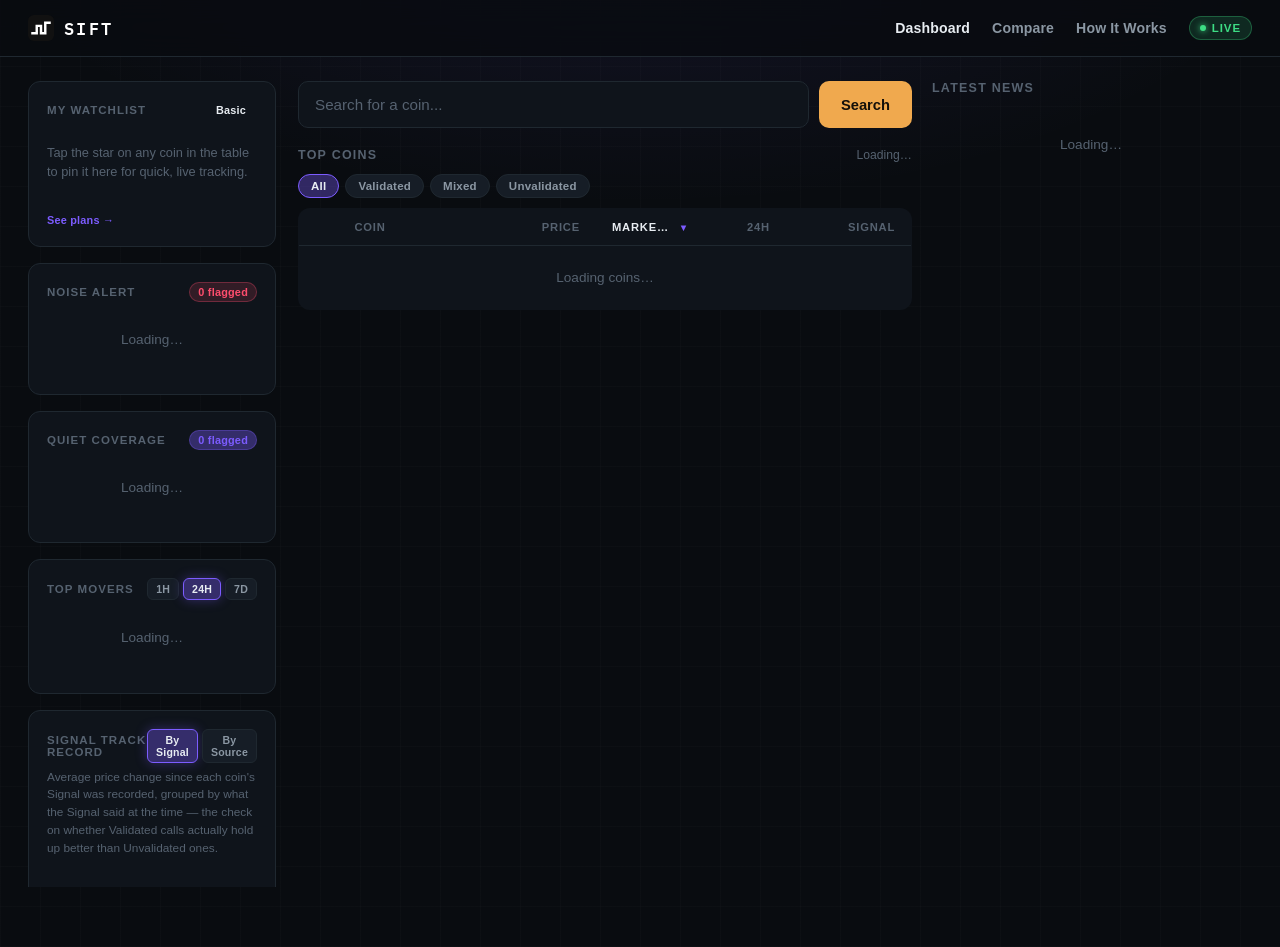
==== commit d9b60804: "Switch SIFT wordmark to Mono Tracked treatment" ====
--- a/static/index.html
+++ b/static/index.html
@@ -6,6 +6,9 @@
 <title>Sift — Crypto Signal, Not Noise</title>
 <link rel="stylesheet" href="/static/style.css">
 <link rel="icon" type="image/svg+xml" href="/static/favicon.svg">
+<link rel="preconnect" href="https://fonts.googleapis.com">
+<link rel="preconnect" href="https://fonts.gstatic.com" crossorigin>
+<link rel="stylesheet" href="https://fonts.googleapis.com/css2?family=IBM+Plex+Mono:wght@600&display=swap">
 </head>
 <body>
 
@@ -15,7 +18,7 @@
         <rect width="64" height="64" rx="14" fill="#111111"/>
         <polyline points="11,44.75 21.5,44.75 21.5,26.75 32,26.75 32,44.75 42.5,44.75 42.5,19.25 53,19.25" fill="none" stroke="#ffffff" stroke-width="6" stroke-linecap="square" stroke-linejoin="miter"/>
       </svg>
-      <span class="logo-word">SIF<span>T</span></span>
+      <span class="logo-word">SIFT</span>
     </a>
     <div class="nav-right">
       <a class="nav-link" href="/">Dashboard</a>
--- a/static/style.css
+++ b/static/style.css
@@ -89,8 +89,7 @@
 
   .logo-mark { width: 26px; height: 26px; flex-shrink: 0; transition: filter 0.2s ease; }
 
-  .logo-word { font-size: 1.2rem; font-weight: 800; letter-spacing: 0.02em; color: var(--text); }
-  .logo-word span { color: var(--brand); }
+  .logo-word { font-family: 'IBM Plex Mono', ui-monospace, monospace; font-size: 1.05rem; font-weight: 600; letter-spacing: 0.14em; color: #ffffff; }
 
   .nav-right { display: flex; align-items: center; gap: 22px; }
 
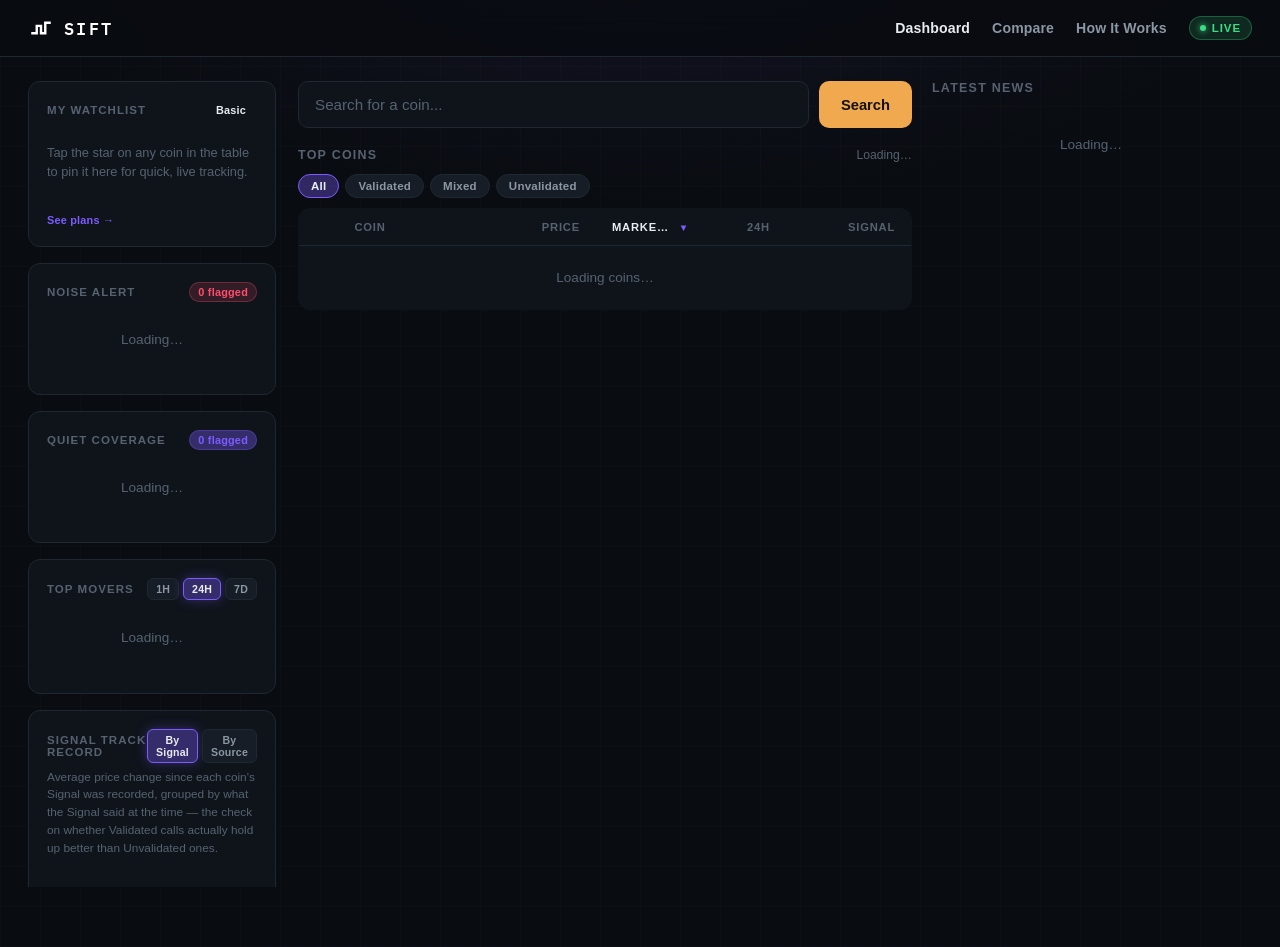
==== commit 42b61cfb: "Drop black background box from logo mark" ====
--- a/static/index.html
+++ b/static/index.html
@@ -3,7 +3,7 @@
 <head>
 <meta charset="UTF-8">
 <meta name="viewport" content="width=device-width, initial-scale=1.0">
-<title>Sift — Crypto Signal, Not Noise</title>
+<title>Sift | Dashboard</title>
 <link rel="stylesheet" href="/static/style.css">
 <link rel="icon" type="image/svg+xml" href="/static/favicon.svg">
 <link rel="preconnect" href="https://fonts.googleapis.com">
@@ -15,7 +15,6 @@
   <nav>
     <a class="logo" href="/" aria-label="Sift home">
       <svg class="logo-mark" viewBox="0 0 64 64" fill="none" xmlns="http://www.w3.org/2000/svg">
-        <rect width="64" height="64" rx="14" fill="#111111"/>
         <polyline points="11,44.75 21.5,44.75 21.5,26.75 32,26.75 32,44.75 42.5,44.75 42.5,19.25 53,19.25" fill="none" stroke="#ffffff" stroke-width="6" stroke-linecap="square" stroke-linejoin="miter"/>
       </svg>
       <span class="logo-word">SIFT</span>
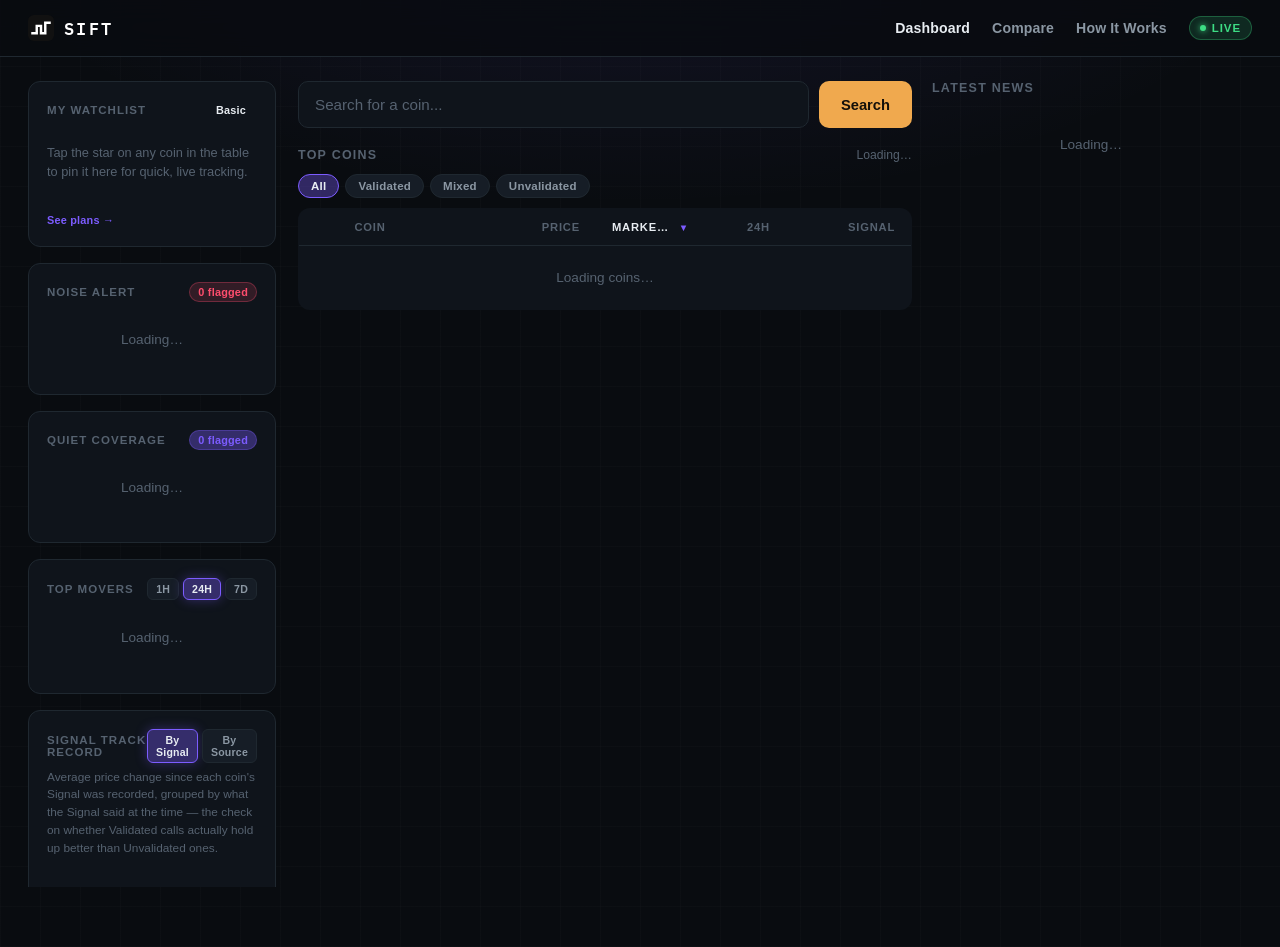
==== commit 9ae82ddd: "Restore black background box on logo mark" ====
--- a/static/index.html
+++ b/static/index.html
@@ -15,6 +15,7 @@
   <nav>
     <a class="logo" href="/" aria-label="Sift home">
       <svg class="logo-mark" viewBox="0 0 64 64" fill="none" xmlns="http://www.w3.org/2000/svg">
+        <rect width="64" height="64" rx="14" fill="#111111"/>
         <polyline points="11,44.75 21.5,44.75 21.5,26.75 32,26.75 32,44.75 42.5,44.75 42.5,19.25 53,19.25" fill="none" stroke="#ffffff" stroke-width="6" stroke-linecap="square" stroke-linejoin="miter"/>
       </svg>
       <span class="logo-word">SIFT</span>
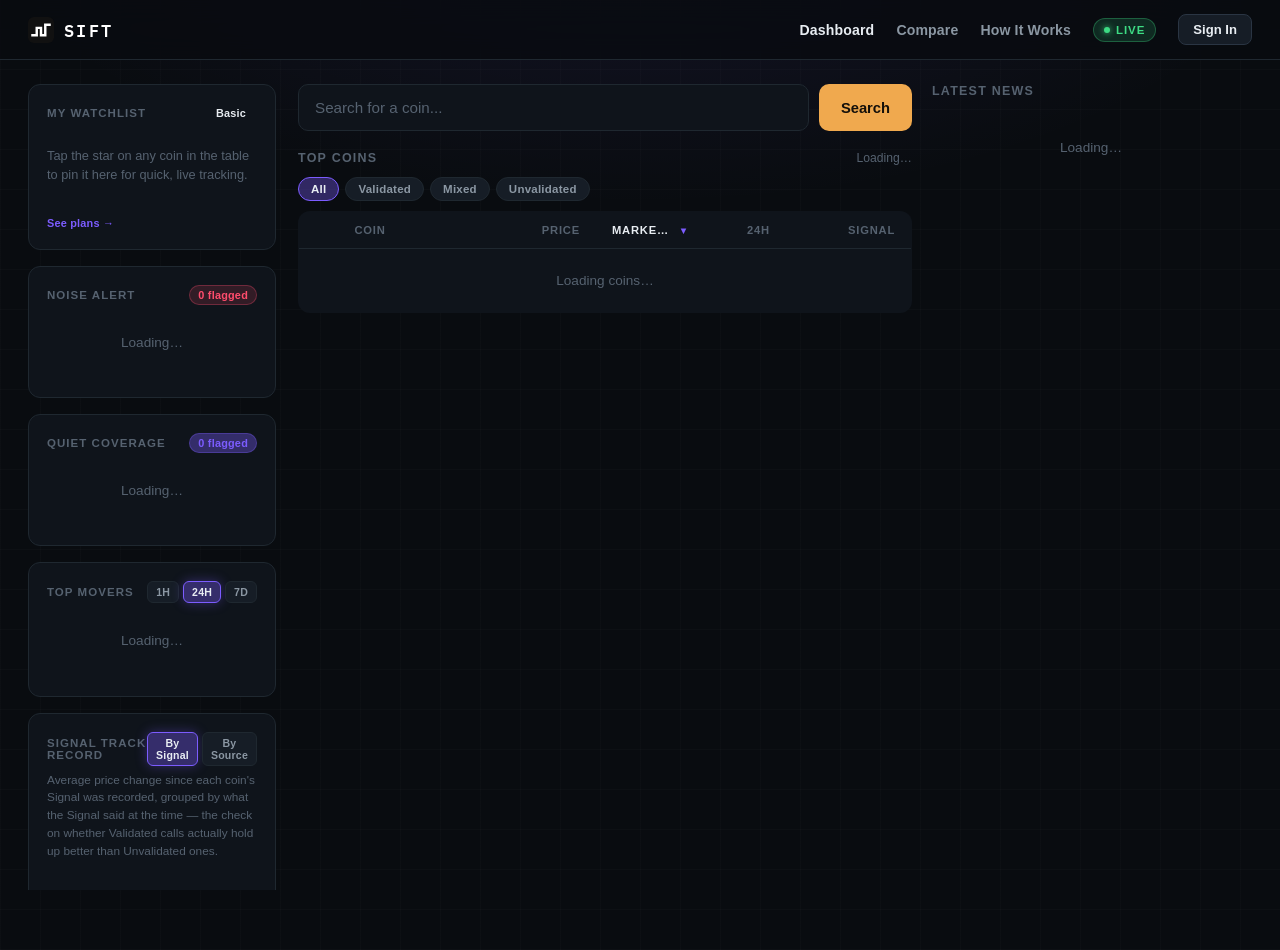
==== commit be10c3b7: "Add accounts: signup/login, server-side watchlist and tier sync" ====
--- a/static/index.html
+++ b/static/index.html
@@ -4,8 +4,19 @@
 <meta charset="UTF-8">
 <meta name="viewport" content="width=device-width, initial-scale=1.0">
 <title>Sift | Dashboard</title>
+<meta name="description" content="Sift checks whether a coin's price move is actually backed by trading volume and news coverage, or just hype. A free crypto research tool, not financial advice.">
 <link rel="stylesheet" href="/static/style.css">
 <link rel="icon" type="image/svg+xml" href="/static/favicon.svg">
+<link rel="apple-touch-icon" href="/static/apple-touch-icon.png">
+<meta property="og:type" content="website">
+<meta property="og:url" content="https://sift-9qyf.onrender.com/">
+<meta property="og:title" content="Sift">
+<meta property="og:description" content="Sift the noise. Find what's real.">
+<meta property="og:image" content="https://sift-9qyf.onrender.com/static/og-image.png">
+<meta name="twitter:card" content="summary_large_image">
+<meta name="twitter:title" content="Sift">
+<meta name="twitter:description" content="Sift the noise. Find what's real.">
+<meta name="twitter:image" content="https://sift-9qyf.onrender.com/static/og-image.png">
 <link rel="preconnect" href="https://fonts.googleapis.com">
 <link rel="preconnect" href="https://fonts.gstatic.com" crossorigin>
 <link rel="stylesheet" href="https://fonts.googleapis.com/css2?family=IBM+Plex+Mono:wght@600&display=swap">
@@ -25,6 +36,13 @@
       <a class="nav-link" href="/compare">Compare</a>
       <a class="nav-link" href="/how-it-works">How It Works</a>
       <div class="live-pill"><span class="live-dot"></span>LIVE</div>
+      <div class="account-area" id="accountArea">
+        <button class="account-signin-btn" id="accountSignInBtn">Sign In</button>
+        <div class="account-user" id="accountUser" style="display:none;">
+          <span class="account-email" id="accountEmail"></span>
+          <button class="account-signout-btn" id="accountSignOutBtn">Sign Out</button>
+        </div>
+      </div>
     </div>
   </nav>
 
@@ -387,6 +405,34 @@
     </div>
   </div>
 
+  <div class="auth-overlay" id="authOverlay">
+    <div class="auth-modal">
+      <div class="upgrade-modal-head">
+        <div>
+          <h2 id="authModalTitle">Sign in</h2>
+          <p class="upgrade-modal-sub" id="authModalSub">Sign in to sync your watchlist and plan across devices.</p>
+        </div>
+        <button class="upgrade-close" id="authClose">&#10005;</button>
+      </div>
+      <form id="authForm">
+        <label class="auth-field">
+          <span>Email</span>
+          <input type="email" id="authEmail" required autocomplete="email">
+        </label>
+        <label class="auth-field">
+          <span>Password</span>
+          <input type="password" id="authPassword" required autocomplete="current-password" minlength="8">
+        </label>
+        <p class="auth-error" id="authError" style="display:none;"></p>
+        <button type="submit" class="auth-submit" id="authSubmit">Sign In</button>
+      </form>
+      <p class="auth-switch">
+        <span id="authSwitchText">Don&rsquo;t have an account?</span>
+        <button type="button" class="auth-switch-btn" id="authSwitchBtn">Sign up</button>
+      </p>
+    </div>
+  </div>
+
   <script src="/static/script.js"></script>
 </body>
 </html>
--- a/static/style.css
+++ b/static/style.css
@@ -107,6 +107,24 @@
   .live-dot { width: 6px; height: 6px; border-radius: 50%; background: var(--up); box-shadow: 0 0 6px var(--up); animation: pulse 1.8s ease-in-out infinite; }
   @media (prefers-reduced-motion: reduce) { .live-dot { animation: none; } }
   @keyframes pulse { 0%, 100% { opacity: 1; } 50% { opacity: 0.35; } }
+
+  .account-area { display: flex; align-items: center; }
+  .account-signin-btn {
+    font-size: 0.82rem; font-weight: 700; color: var(--text);
+    background: var(--surface-2); border: 1px solid var(--border-glow);
+    padding: 7px 14px; border-radius: 8px; cursor: pointer; transition: border-color 0.15s ease;
+  }
+  .account-signin-btn:hover { border-color: var(--accent); }
+  .account-user { display: flex; align-items: center; gap: 10px; }
+  .account-email {
+    font-size: 0.8rem; color: var(--text-dim); max-width: 160px;
+    overflow: hidden; text-overflow: ellipsis; white-space: nowrap;
+  }
+  .account-signout-btn {
+    font-size: 0.76rem; font-weight: 600; color: var(--text-faint);
+    background: none; border: 1px solid var(--border); padding: 5px 10px; border-radius: 7px; cursor: pointer;
+  }
+  .account-signout-btn:hover { color: var(--text); border-color: var(--border-glow); }
 
   /* ---------- Layout ---------- */
   .layout {
@@ -369,6 +387,35 @@
     border-color: transparent; color: #fff;
   }
   .tier-card[data-tier="super"].current .tier-cta { opacity: 0.75; }
+
+  /* ---------- Auth modal ---------- */
+  .auth-overlay {
+    display: none; position: fixed; inset: 0; background: rgba(4,6,9,0.72);
+    backdrop-filter: blur(3px); z-index: 50; align-items: center; justify-content: center;
+  }
+  .auth-overlay.open { display: flex; }
+  .auth-modal {
+    background: var(--surface); border: 1px solid var(--border-glow); border-radius: 16px;
+    padding: 28px; width: min(380px, 92vw);
+    box-shadow: 0 24px 60px rgba(0,0,0,0.5), 0 0 40px rgba(124,92,255,0.12);
+  }
+  .auth-field { display: block; margin-bottom: 14px; }
+  .auth-field span { display: block; font-size: 0.76rem; font-weight: 600; color: var(--text-dim); margin-bottom: 6px; }
+  .auth-field input {
+    width: 100%; box-sizing: border-box; background: var(--surface-2); border: 1px solid var(--border);
+    border-radius: 8px; padding: 9px 12px; color: var(--text); font-size: 0.88rem; font-family: inherit;
+  }
+  .auth-field input:focus { outline: none; border-color: var(--accent); }
+  .auth-error { color: #ff6b6b; font-size: 0.8rem; margin: -4px 0 14px; }
+  .auth-submit {
+    width: 100%; padding: 10px 0; border-radius: 8px; font-size: 0.86rem; font-weight: 700;
+    border: none; background: var(--accent); color: #fff; cursor: pointer; margin-top: 4px;
+  }
+  .auth-submit:hover { opacity: 0.9; }
+  .auth-submit:disabled { opacity: 0.6; cursor: default; }
+  .auth-switch { text-align: center; font-size: 0.8rem; color: var(--text-dim); margin: 16px 0 0; }
+  .auth-switch-btn { background: none; border: none; color: var(--accent); font-weight: 700; cursor: pointer; padding: 0; margin-left: 4px; font-size: 0.8rem; }
+  .auth-switch-btn:hover { text-decoration: underline; }
 
   .tf-tabs { display: flex; gap: 4px; }
   .tf-tab {
